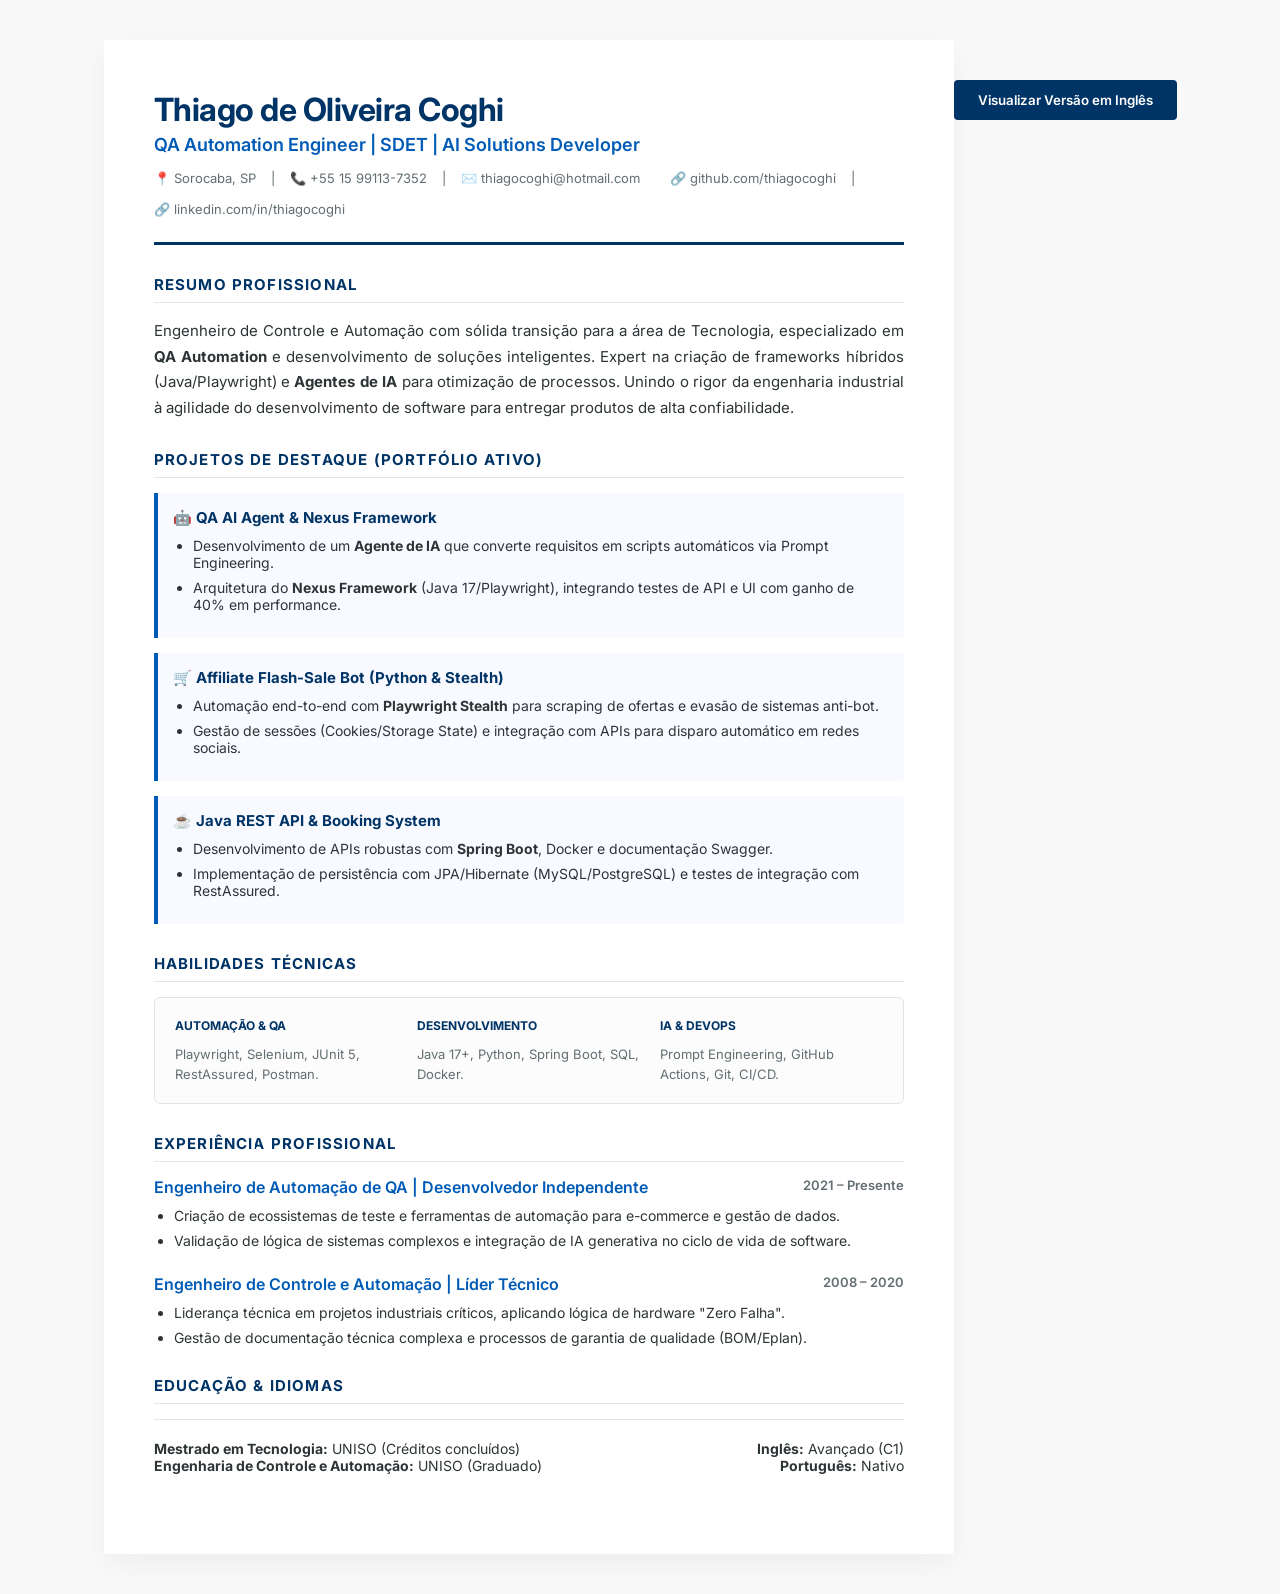
==== index.html @ 72ff2bae "meu curriculo" ====
<!DOCTYPE html>
<html lang="pt-br">
<head>
    <meta charset="UTF-8">
    <title>Currículo - Thiago Coghi</title>
    <link rel="stylesheet" href="style.css">
</head>
<body>

<div class="container">
    <header>
        <h1>Thiago de Oliveira Coghi</h1>
        <div class="subtitle">QA Automation Engineer | SDET | AI Solutions Developer</div>
        <div class="contact-info">
            <span>📍 Sorocaba, SP</span> | 
            <span>📞 +55 15 99113-7352</span> | 
            <span>✉️ thiagocoghi@hotmail.com</span> <br>
            <span>🔗 github.com/thiagocoghi</span> | 
            <span>🔗 linkedin.com/in/thiagocoghi</span>
        </div>
    </header>

    <section>
        <h2>Resumo Profissional</h2>
        <p class="summary">
            Engenheiro de Controle e Automação com sólida transição para a área de Tecnologia, especializado em <strong>QA Automation</strong> e desenvolvimento de soluções inteligentes. Expert na criação de frameworks híbridos (Java/Playwright) e <strong>Agentes de IA</strong> para otimização de processos. Unindo o rigor da engenharia industrial à agilidade do desenvolvimento de software para entregar produtos de alta confiabilidade.
        </p>
    </section>

    <section>
        <h2>Projetos de Destaque (Portfólio Ativo)</h2>
        
        <div class="project-card">
            <div class="project-title">🤖 QA AI Agent & Nexus Framework</div>
            <ul>
                <li>Desenvolvimento de um <strong>Agente de IA</strong> que converte requisitos em scripts automáticos via Prompt Engineering.</li>
                <li>Arquitetura do <strong>Nexus Framework</strong> (Java 17/Playwright), integrando testes de API e UI com ganho de 40% em performance.</li>
            </ul>
        </div>

        <div class="project-card">
            <div class="project-title">🛒 Affiliate Flash-Sale Bot (Python & Stealth)</div>
            <ul>
                <li>Automação end-to-end com <strong>Playwright Stealth</strong> para scraping de ofertas e evasão de sistemas anti-bot.</li>
                <li>Gestão de sessões (Cookies/Storage State) e integração com APIs para disparo automático em redes sociais.</li>
            </ul>
        </div>

        <div class="project-card">
            <div class="project-title">☕ Java REST API & Booking System</div>
            <ul>
                <li>Desenvolvimento de APIs robustas com <strong>Spring Boot</strong>, Docker e documentação Swagger.</li>
                <li>Implementação de persistência com JPA/Hibernate (MySQL/PostgreSQL) e testes de integração com RestAssured.</li>
            </ul>
        </div>
    </section>

    <section>
        <h2>Habilidades Técnicas</h2>
        <div class="grid-skills">
            <div class="skill-category">
                <strong>AUTOMAÇÃO & QA</strong>
                <span>Playwright, Selenium, JUnit 5, RestAssured, Postman.</span>
            </div>
            <div class="skill-category">
                <strong>DESENVOLVIMENTO</strong>
                <span>Java 17+, Python, Spring Boot, SQL, Docker.</span>
            </div>
            <div class="skill-category">
                <strong>IA & DEVOPS</strong>
                <span>Prompt Engineering, GitHub Actions, Git, CI/CD.</span>
            </div>
        </div>
    </section>

    <section>
        <h2>Experiência Profissional</h2>
        <div class="experience-item">
            <div class="exp-header">
                <span class="job-title">Engenheiro de Automação de QA | Desenvolvedor Independente</span>
                <span class="date">2021 – Presente</span>
            </div>
            <ul>
                <li>Criação de ecossistemas de teste e ferramentas de automação para e-commerce e gestão de dados.</li>
                <li>Validação de lógica de sistemas complexos e integração de IA generativa no ciclo de vida de software.</li>
            </ul>
        </div>

        <div class="experience-item">
            <div class="exp-header">
                <span class="job-title">Engenheiro de Controle e Automação | Líder Técnico</span>
                <span class="date">2008 – 2020</span>
            </div>
            <ul>
                <li>Liderança técnica em projetos industriais críticos, aplicando lógica de hardware "Zero Falha".</li>
                <li>Gestão de documentação técnica complexa e processos de garantia de qualidade (BOM/Eplan).</li>
            </ul>
        </div>
    </section>

    <section>
        <h2>Educação & Idiomas</h2>
        <div class="footer-info">
            <div>
                <strong>Mestrado em Tecnologia:</strong> UNISO (Créditos concluídos)<br>
                <strong>Engenharia de Controle e Automação:</strong> UNISO (Graduado)
            </div>
            <div style="text-align: right;">
                <strong>Inglês:</strong> Avançado (C1)<br>
                <strong>Português:</strong> Nativo
            </div>
        </div>
    </section>
</div>

</body>
<div style="text-align: center; margin: 40px 0;">
        <a href="index-en.html" style="text-decoration: none;">
            <button id="viewResumeBtn" style="
                padding: 12px 24px;
                background-color: #003366;
                color: white;
                border: none;
                border-radius: 4px;
                cursor: pointer;
                font-family: 'Inter', sans-serif;
                font-weight: 600;
                transition: background 0.3s;
            " onmouseover="this.style.backgroundColor='#005bb7'" 
               onmouseout="this.style.backgroundColor='#003366'">
                Visualizar Versão em Inglês
            </button>
        </a>
    </div>
</html>
---- style.css ----
/* style.css */
@import url('https://fonts.googleapis.com/css2?family=Inter:wght@400;500;600;700&display=swap');

:root {
    --primary: #003366;    /* Deep Navy */
    --accent: #005bb7;     /* Bright Blue */
    --text: #2d3436;      /* Charcoal */
    --secondary: #636e72;  /* Slate Gray */
    --bg-page: #f9f9f9;
    --bg-card: #ffffff;
    --border: #dfe6e9;
}

* {
    box-sizing: border-box;
    -webkit-print-color-adjust: exact;
}

body {
    font-family: 'Inter', sans-serif;
    background-color: var(--bg-page);
    color: var(--text);
    margin: 0;
    padding: 40px 20px;
    display: flex;
    justify-content: center;
}

.container {
    width: 100%;
    max-width: 850px;
    background: var(--bg-card);
    padding: 50px;
    box-shadow: 0 10px 30px rgba(0,0,0,0.05);
    border-radius: 2px;
}

header {
    border-bottom: 3px solid var(--primary);
    padding-bottom: 25px;
    margin-bottom: 30px;
}

h1 {
    margin: 0;
    font-size: 32px;
    color: var(--primary);
    font-weight: 700;
    letter-spacing: -0.5px;
}

.subtitle {
    font-size: 18px;
    color: var(--accent);
    font-weight: 600;
    margin: 5px 0 15px 0;
}

.contact-info {
    font-size: 13px;
    color: var(--secondary);
    display: flex;
    flex-wrap: wrap;
    gap: 15px;
}

section {
    margin-bottom: 30px;
}

h2 {
    font-size: 15px;
    text-transform: uppercase;
    color: var(--primary);
    border-bottom: 1.5px solid var(--border);
    padding-bottom: 8px;
    margin-bottom: 15px;
    letter-spacing: 1.2px;
}

.summary {
    font-size: 15px;
    line-height: 1.7;
    text-align: justify;
    color: var(--text);
}

.grid-skills {
    display: grid;
    grid-template-columns: repeat(3, 1fr);
    gap: 20px;
    background: #fcfcfc;
    border: 1px solid var(--border);
    padding: 20px;
    border-radius: 6px;
}

.skill-category strong {
    display: block;
    font-size: 12px;
    color: var(--primary);
    margin-bottom: 10px;
}

.skill-category span {
    font-size: 13px;
    color: var(--secondary);
}

.project-card {
    margin-bottom: 15px;
    padding: 15px;
    background: #f8faff;
    border-left: 4px solid var(--accent);
    border-radius: 0 4px 4px 0;
}

.project-title {
    font-weight: 700;
    color: var(--primary);
    font-size: 15px;
    margin-bottom: 5px;
}

.experience-item {
    margin-bottom: 25px;
}

.exp-header {
    display: flex;
    justify-content: space-between;
    font-weight: 600;
    margin-bottom: 5px;
}

.job-title {
    color: var(--accent);
}

.date {
    font-size: 13px;
    color: var(--secondary);
}

ul {
    padding-left: 20px;
    margin: 10px 0;
}

li {
    font-size: 14px;
    margin-bottom: 8px;
}

.footer-info {
    display: flex;
    justify-content: space-between;
    padding-top: 20px;
    border-top: 1.5px solid var(--border);
    font-size: 14px;
}

@media print {
    body { background: white; padding: 0; }
    .container { box-shadow: none; margin: 0; padding: 30px; }
}
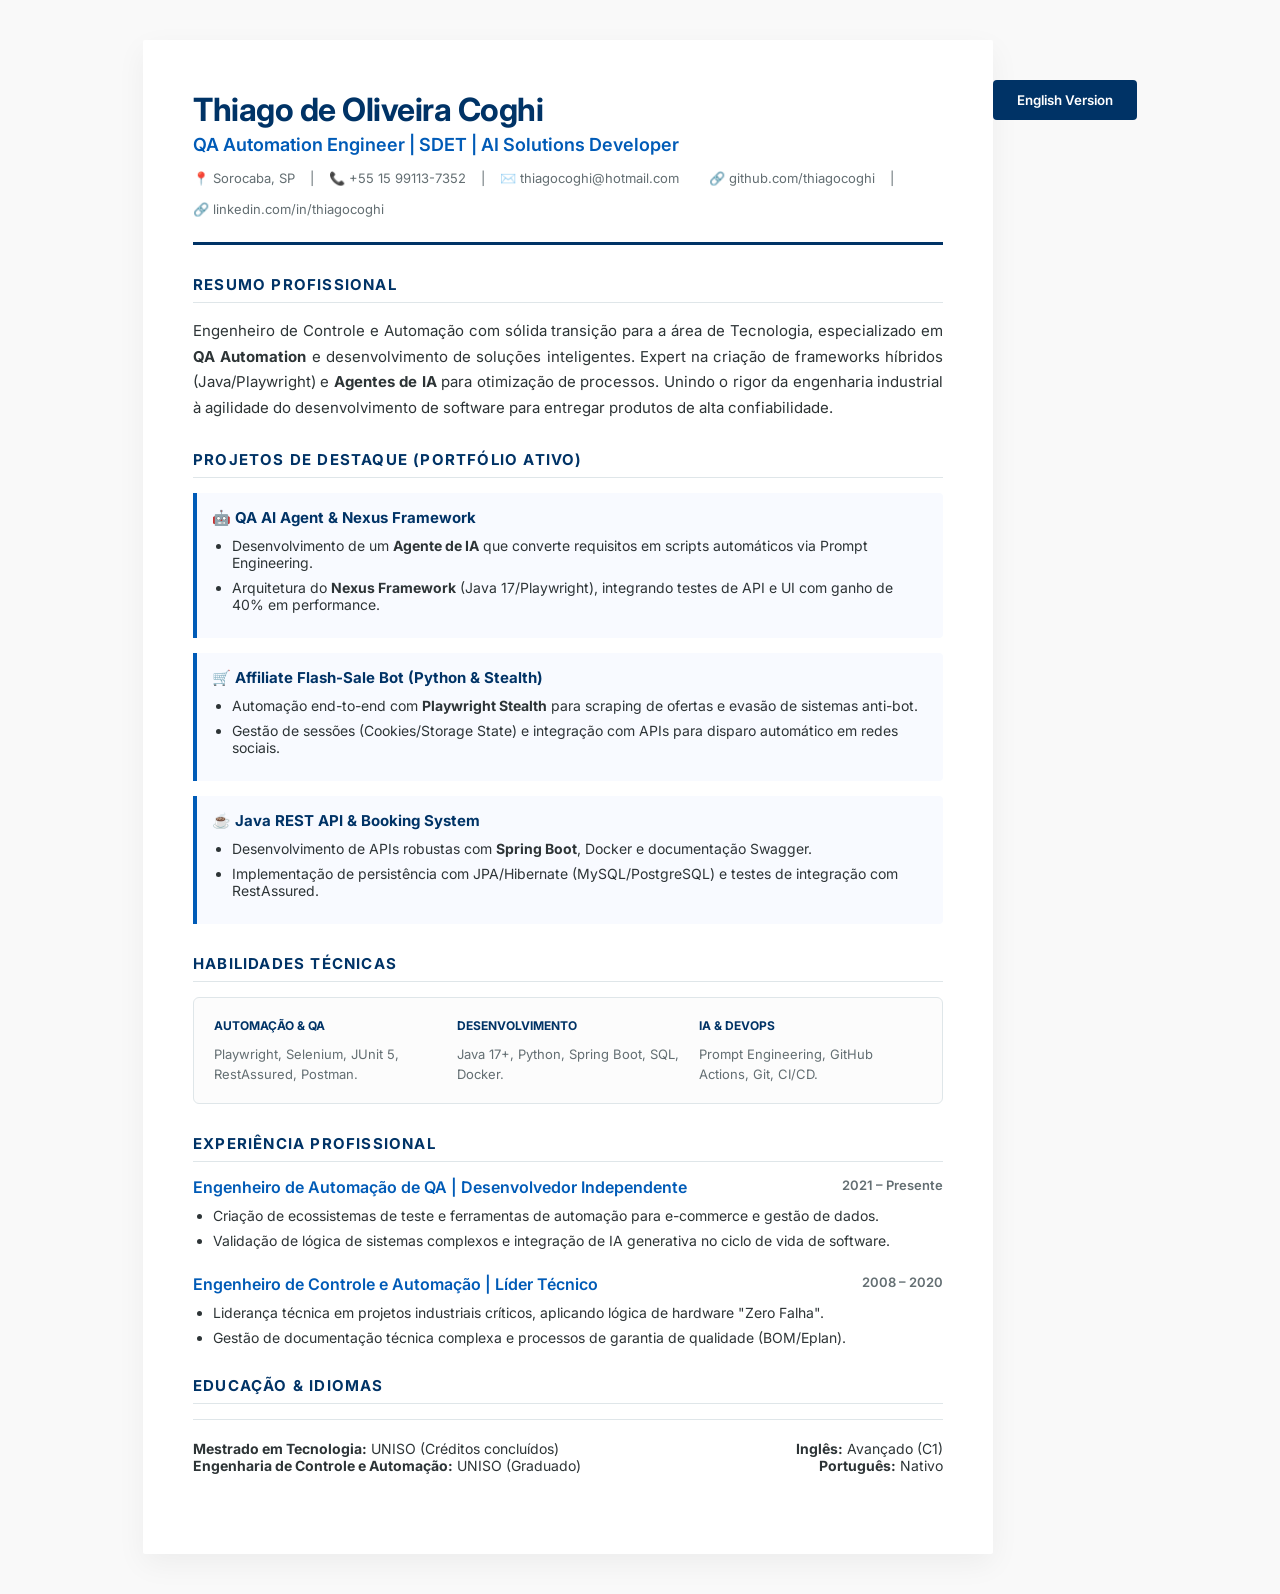
==== commit 53f13c00: "Change button text to 'English Version'" ====
--- a/index.html
+++ b/index.html
@@ -128,8 +128,8 @@
                 transition: background 0.3s;
             " onmouseover="this.style.backgroundColor='#005bb7'" 
                onmouseout="this.style.backgroundColor='#003366'">
-                Visualizar Versão em Inglês
+                English Version
             </button>
         </a>
     </div>
-</html>+</html>
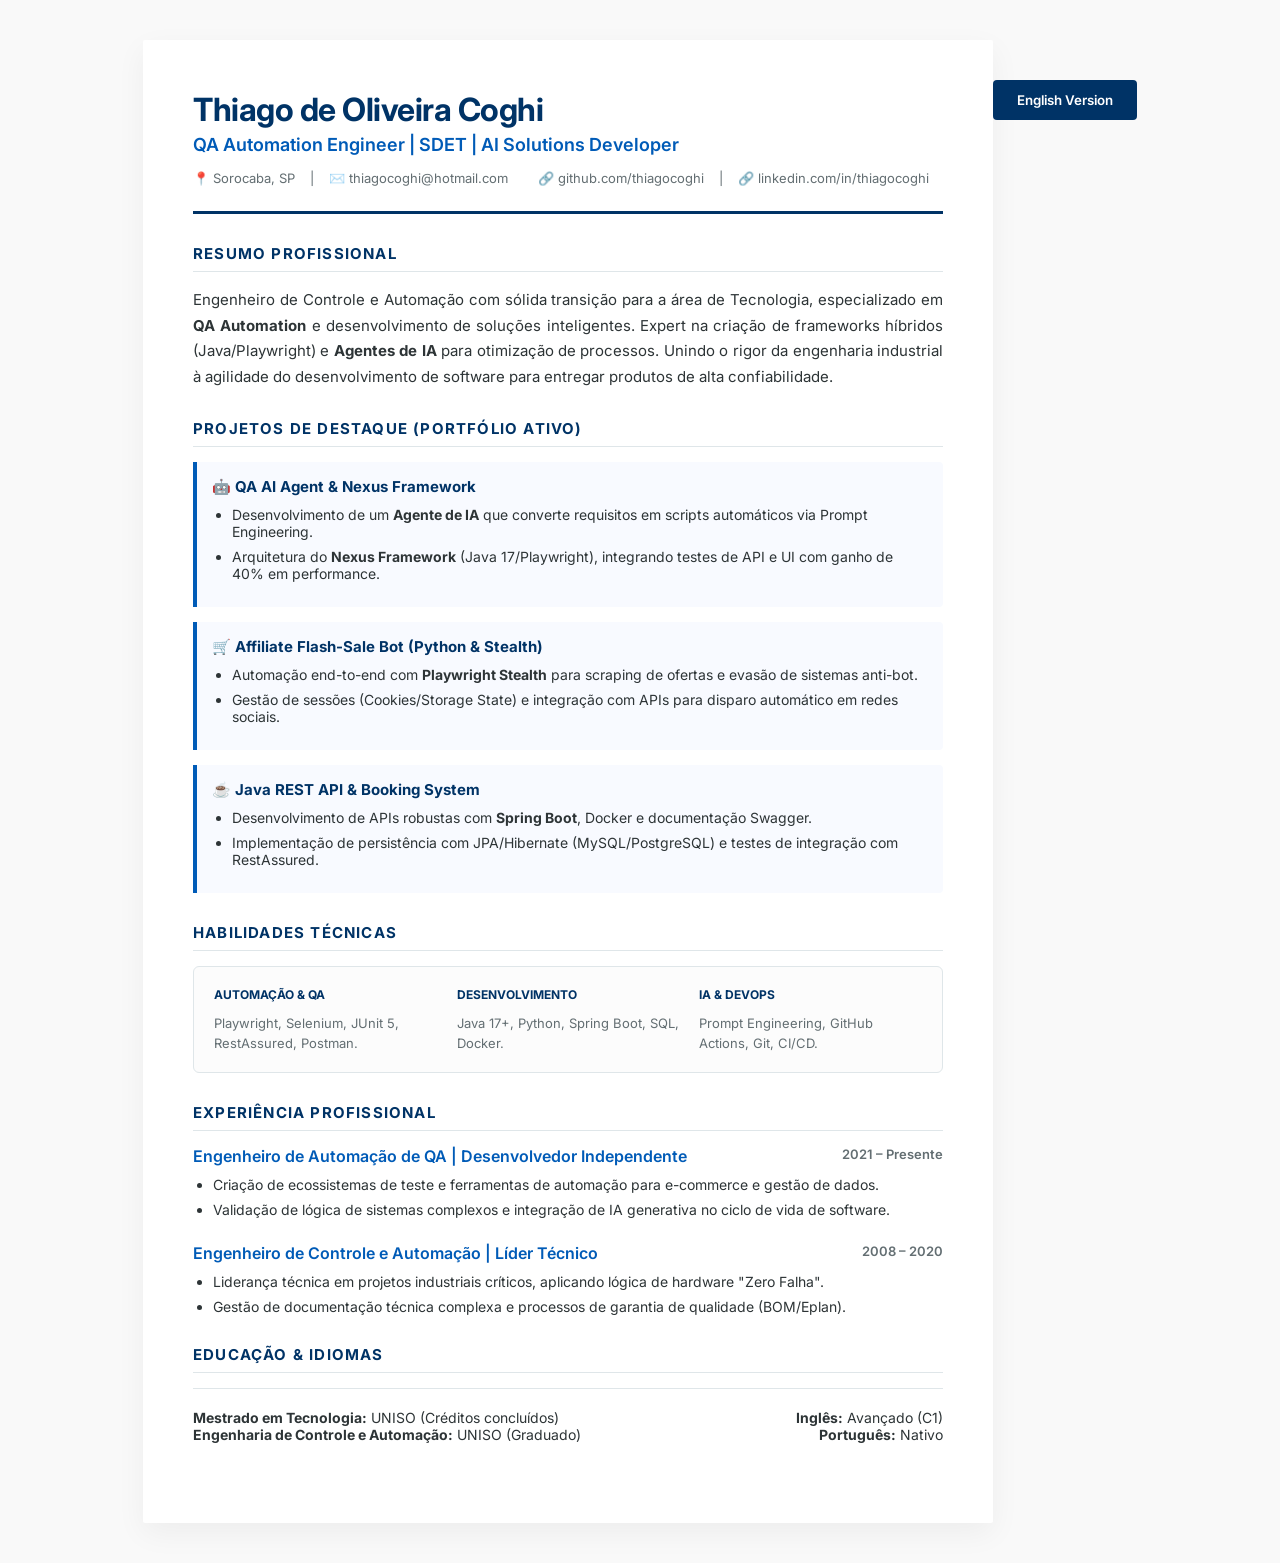
==== commit 6877fc82: "Remove phone number from index.html Removed phone number from contact information." ====
--- a/index.html
+++ b/index.html
@@ -13,7 +13,6 @@
         <div class="subtitle">QA Automation Engineer | SDET | AI Solutions Developer</div>
         <div class="contact-info">
             <span>📍 Sorocaba, SP</span> | 
-            <span>📞 +55 15 99113-7352</span> | 
             <span>✉️ thiagocoghi@hotmail.com</span> <br>
             <span>🔗 github.com/thiagocoghi</span> | 
             <span>🔗 linkedin.com/in/thiagocoghi</span>
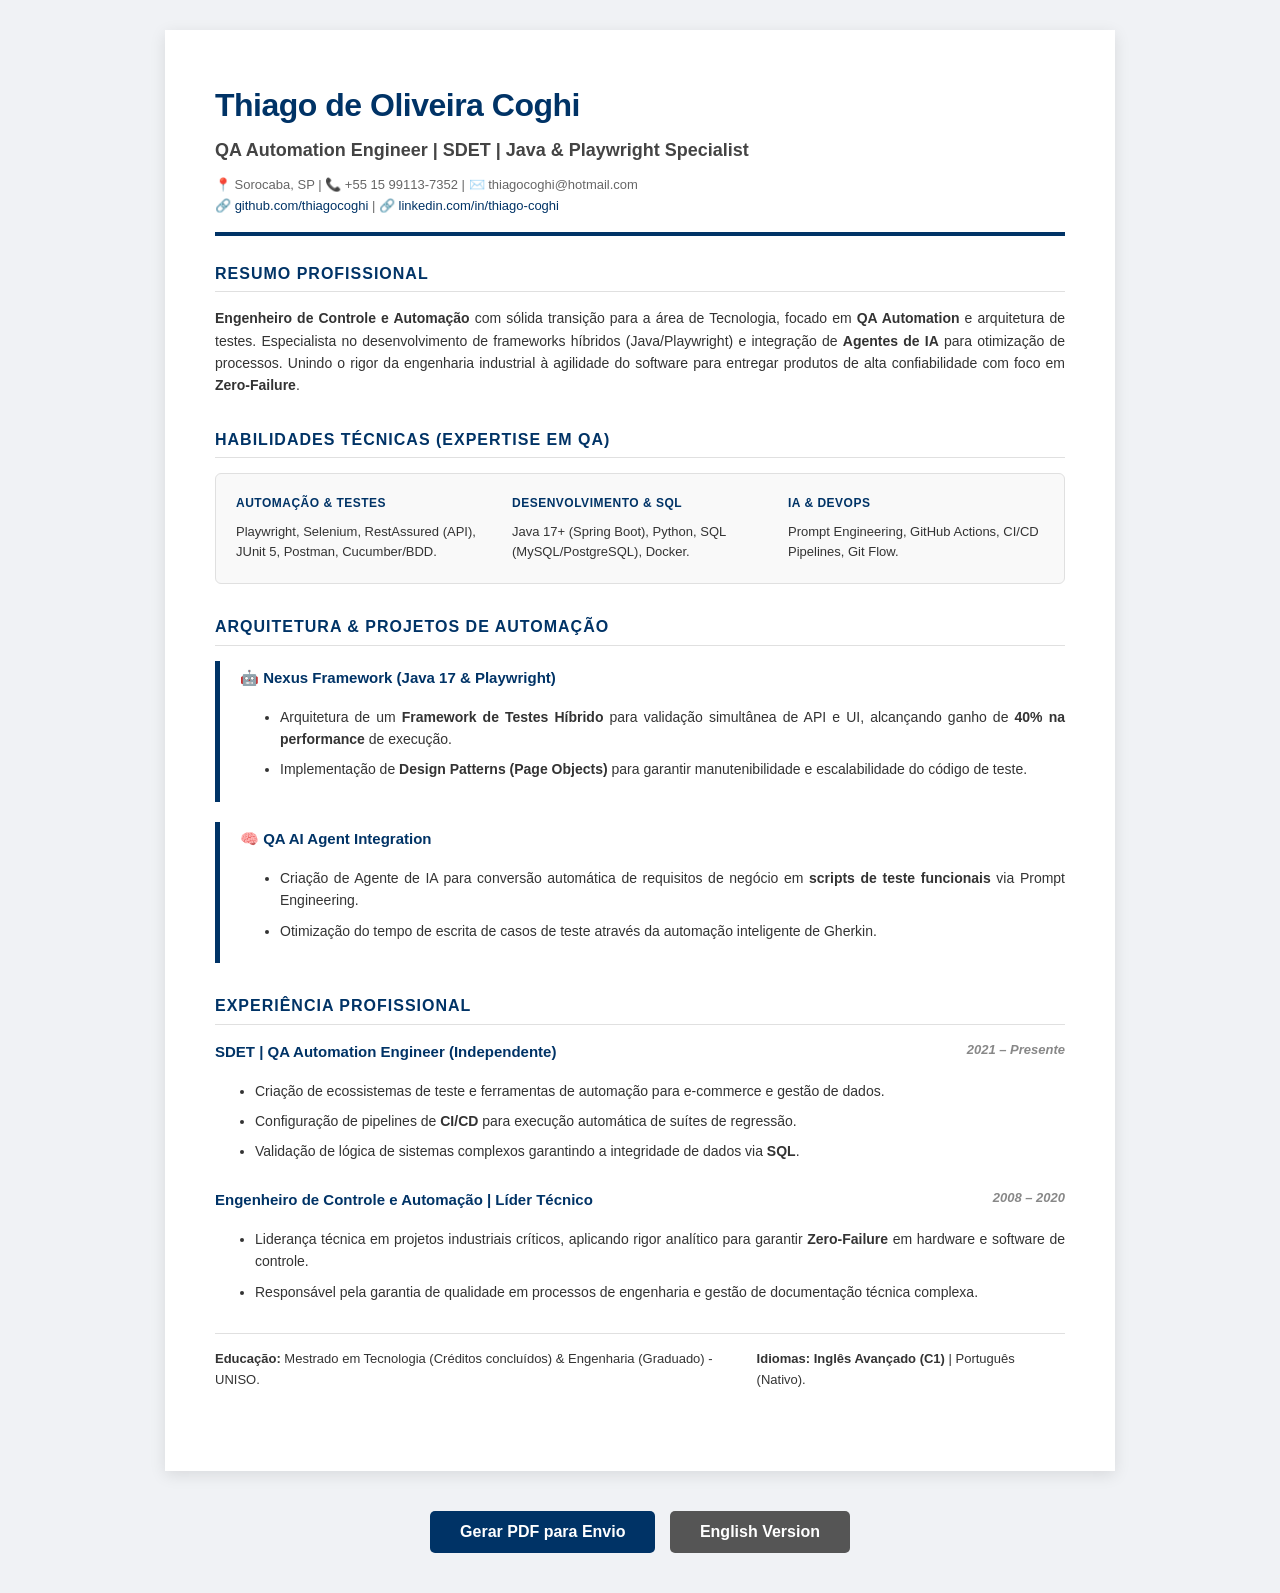
==== commit c953b9ce: "update do curriculo" ====
--- a/index.html
+++ b/index.html
@@ -2,7 +2,8 @@
 <html lang="pt-br">
 <head>
     <meta charset="UTF-8">
-    <title>Currículo - Thiago Coghi</title>
+    <meta name="viewport" content="width=device-width, initial-scale=1.0">
+    <title>Currículo - Thiago Coghi | QA Automation Engineer</title>
     <link rel="stylesheet" href="style.css">
 </head>
 <body>
@@ -10,125 +11,103 @@
 <div class="container">
     <header>
         <h1>Thiago de Oliveira Coghi</h1>
-        <div class="subtitle">QA Automation Engineer | SDET | AI Solutions Developer</div>
+        <div class="subtitle">QA Automation Engineer | SDET | Java & Playwright Specialist</div>
         <div class="contact-info">
-            <span>📍 Sorocaba, SP</span> | 
-            <span>✉️ thiagocoghi@hotmail.com</span> <br>
-            <span>🔗 github.com/thiagocoghi</span> | 
-            <span>🔗 linkedin.com/in/thiagocoghi</span>
+            📍 Sorocaba, SP | 📞 +55 15 99113-7352 | ✉️ thiagocoghi@hotmail.com <br>
+            🔗 <a href="https://github.com/thiagocoghi" target="_blank">github.com/thiagocoghi</a> | 🔗 <a href="https://linkedin.com/in/thiago-coghi" target="_blank">linkedin.com/in/thiago-coghi</a>
         </div>
     </header>
 
     <section>
         <h2>Resumo Profissional</h2>
-        <p class="summary">
-            Engenheiro de Controle e Automação com sólida transição para a área de Tecnologia, especializado em <strong>QA Automation</strong> e desenvolvimento de soluções inteligentes. Expert na criação de frameworks híbridos (Java/Playwright) e <strong>Agentes de IA</strong> para otimização de processos. Unindo o rigor da engenharia industrial à agilidade do desenvolvimento de software para entregar produtos de alta confiabilidade.
+        <p>
+            <strong>Engenheiro de Controle e Automação</strong> com sólida transição para a área de Tecnologia, focado em <strong>QA Automation</strong> e arquitetura de testes. Especialista no desenvolvimento de frameworks híbridos (Java/Playwright) e integração de <strong>Agentes de IA</strong> para otimização de processos. Unindo o rigor da engenharia industrial à agilidade do software para entregar produtos de alta confiabilidade com foco em <strong>Zero-Failure</strong>.
         </p>
     </section>
 
     <section>
-        <h2>Projetos de Destaque (Portfólio Ativo)</h2>
+        <h2>Habilidades Técnicas (Expertise em QA)</h2>
+        <div class="grid-skills">
+            <div class="skill-category">
+                <b>AUTOMAÇÃO & TESTES</b>
+                Playwright, Selenium, RestAssured (API), JUnit 5, Postman, Cucumber/BDD.
+            </div>
+            <div class="skill-category">
+                <b>DESENVOLVIMENTO & SQL</b>
+                Java 17+ (Spring Boot), Python, SQL (MySQL/PostgreSQL), Docker.
+            </div>
+            <div class="skill-category">
+                <b>IA & DEVOPS</b>
+                Prompt Engineering, GitHub Actions, CI/CD Pipelines, Git Flow.
+            </div>
+        </div>
+    </section>
+
+    <section>
+        <h2>Arquitetura & Projetos de Automação</h2>
         
         <div class="project-card">
-            <div class="project-title">🤖 QA AI Agent & Nexus Framework</div>
+            <div class="project-title">🤖 Nexus Framework (Java 17 & Playwright)</div>
             <ul>
-                <li>Desenvolvimento de um <strong>Agente de IA</strong> que converte requisitos em scripts automáticos via Prompt Engineering.</li>
-                <li>Arquitetura do <strong>Nexus Framework</strong> (Java 17/Playwright), integrando testes de API e UI com ganho de 40% em performance.</li>
+                <li>Arquitetura de um <strong>Framework de Testes Híbrido</strong> para validação simultânea de API e UI, alcançando ganho de <strong>40% na performance</strong> de execução.</li>
+                <li>Implementação de <strong>Design Patterns (Page Objects)</strong> para garantir manutenibilidade e escalabilidade do código de teste.</li>
             </ul>
         </div>
 
         <div class="project-card">
-            <div class="project-title">🛒 Affiliate Flash-Sale Bot (Python & Stealth)</div>
+            <div class="project-title">🧠 QA AI Agent Integration</div>
             <ul>
-                <li>Automação end-to-end com <strong>Playwright Stealth</strong> para scraping de ofertas e evasão de sistemas anti-bot.</li>
-                <li>Gestão de sessões (Cookies/Storage State) e integração com APIs para disparo automático em redes sociais.</li>
-            </ul>
-        </div>
-
-        <div class="project-card">
-            <div class="project-title">☕ Java REST API & Booking System</div>
-            <ul>
-                <li>Desenvolvimento de APIs robustas com <strong>Spring Boot</strong>, Docker e documentação Swagger.</li>
-                <li>Implementação de persistência com JPA/Hibernate (MySQL/PostgreSQL) e testes de integração com RestAssured.</li>
+                <li>Criação de Agente de IA para conversão automática de requisitos de negócio em <strong>scripts de teste funcionais</strong> via Prompt Engineering.</li>
+                <li>Otimização do tempo de escrita de casos de teste através da automação inteligente de Gherkin.</li>
             </ul>
         </div>
     </section>
 
     <section>
-        <h2>Habilidades Técnicas</h2>
-        <div class="grid-skills">
-            <div class="skill-category">
-                <strong>AUTOMAÇÃO & QA</strong>
-                <span>Playwright, Selenium, JUnit 5, RestAssured, Postman.</span>
-            </div>
-            <div class="skill-category">
-                <strong>DESENVOLVIMENTO</strong>
-                <span>Java 17+, Python, Spring Boot, SQL, Docker.</span>
-            </div>
-            <div class="skill-category">
-                <strong>IA & DEVOPS</strong>
-                <span>Prompt Engineering, GitHub Actions, Git, CI/CD.</span>
-            </div>
-        </div>
-    </section>
-
-    <section>
         <h2>Experiência Profissional</h2>
+        
         <div class="experience-item">
             <div class="exp-header">
-                <span class="job-title">Engenheiro de Automação de QA | Desenvolvedor Independente</span>
-                <span class="date">2021 – Presente</span>
+                <span class="job-title">SDET | QA Automation Engineer (Independente)</span>
+                <span class="date">2021 – Presente </span>
             </div>
             <ul>
                 <li>Criação de ecossistemas de teste e ferramentas de automação para e-commerce e gestão de dados.</li>
-                <li>Validação de lógica de sistemas complexos e integração de IA generativa no ciclo de vida de software.</li>
+                <li>Configuração de pipelines de <strong>CI/CD</strong> para execução automática de suítes de regressão.</li>
+                <li>Validação de lógica de sistemas complexos garantindo a integridade de dados via <strong>SQL</strong>.</li>
             </ul>
         </div>
 
         <div class="experience-item">
             <div class="exp-header">
                 <span class="job-title">Engenheiro de Controle e Automação | Líder Técnico</span>
-                <span class="date">2008 – 2020</span>
+                <span class="date">2008 – 2020 </span>
             </div>
             <ul>
-                <li>Liderança técnica em projetos industriais críticos, aplicando lógica de hardware "Zero Falha".</li>
-                <li>Gestão de documentação técnica complexa e processos de garantia de qualidade (BOM/Eplan).</li>
+                <li>Liderança técnica em projetos industriais críticos, aplicando rigor analítico para garantir <strong>Zero-Failure</strong> em hardware e software de controle.</li>
+                <li>Responsável pela garantia de qualidade em processos de engenharia e gestão de documentação técnica complexa.</li>
             </ul>
         </div>
     </section>
 
     <section>
-        <h2>Educação & Idiomas</h2>
         <div class="footer-info">
-            <div>
-                <strong>Mestrado em Tecnologia:</strong> UNISO (Créditos concluídos)<br>
-                <strong>Engenharia de Controle e Automação:</strong> UNISO (Graduado)
+            <div class="edu">
+                <strong>Educação:</strong> Mestrado em Tecnologia (Créditos concluídos) & Engenharia (Graduado) - UNISO.
             </div>
-            <div style="text-align: right;">
-                <strong>Inglês:</strong> Avançado (C1)<br>
-                <strong>Português:</strong> Nativo
+            <div class="lang">
+                <strong>Idiomas:</strong> <strong>Inglês Avançado (C1)</strong> | Português (Nativo).
             </div>
         </div>
     </section>
 </div>
 
+<div class="print-btn-container">
+    <button onclick="window.print()" class="print-btn">Gerar PDF para Envio</button>
+    <a href="index-en.html" style="text-decoration: none;">
+        <button class="print-btn" style="background-color: #555; margin-left: 10px;">English Version</button>
+    </a>
+</div>
+
 </body>
-<div style="text-align: center; margin: 40px 0;">
-        <a href="index-en.html" style="text-decoration: none;">
-            <button id="viewResumeBtn" style="
-                padding: 12px 24px;
-                background-color: #003366;
-                color: white;
-                border: none;
-                border-radius: 4px;
-                cursor: pointer;
-                font-family: 'Inter', sans-serif;
-                font-weight: 600;
-                transition: background 0.3s;
-            " onmouseover="this.style.backgroundColor='#005bb7'" 
-               onmouseout="this.style.backgroundColor='#003366'">
-                English Version
-            </button>
-        </a>
-    </div>
-</html>
+</html>
--- a/style.css
+++ b/style.css
@@ -1,67 +1,62 @@
-/* style.css */
-@import url('https://fonts.googleapis.com/css2?family=Inter:wght@400;500;600;700&display=swap');
-
 :root {
-    --primary: #003366;    /* Deep Navy */
-    --accent: #005bb7;     /* Bright Blue */
-    --text: #2d3436;      /* Charcoal */
-    --secondary: #636e72;  /* Slate Gray */
-    --bg-page: #f9f9f9;
-    --bg-card: #ffffff;
-    --border: #dfe6e9;
+    --primary: #003366;
+    --text: #333;
+    --light-gray: #f9f9f9;
+    --border: #e0e0e0;
 }
 
-* {
-    box-sizing: border-box;
-    -webkit-print-color-adjust: exact;
+/* Adicionado efeito de fade-in ao carregar */
+@keyframes fadeIn {
+    from { opacity: 0; }
+    to { opacity: 1; }
 }
 
 body {
-    font-family: 'Inter', sans-serif;
-    background-color: var(--bg-page);
+    font-family: 'Segoe UI', Tahoma, Geneva, Verdana, sans-serif;
+    line-height: 1.6;
     color: var(--text);
     margin: 0;
-    padding: 40px 20px;
-    display: flex;
-    justify-content: center;
+    padding: 0;
+    background: #f0f2f5;
+    animation: fadeIn 0.8s ease-in; /* Aplicação do fade */
 }
 
 .container {
-    width: 100%;
     max-width: 850px;
-    background: var(--bg-card);
+    margin: 30px auto;
     padding: 50px;
-    box-shadow: 0 10px 30px rgba(0,0,0,0.05);
-    border-radius: 2px;
+    background: white;
+    box-shadow: 0 4px 15px rgba(0,0,0,0.1);
 }
 
 header {
-    border-bottom: 3px solid var(--primary);
-    padding-bottom: 25px;
-    margin-bottom: 30px;
+    border-bottom: 4px solid var(--primary);
+    padding-bottom: 15px;
+    margin-bottom: 25px;
 }
 
 h1 {
+    color: var(--primary);
     margin: 0;
     font-size: 32px;
-    color: var(--primary);
-    font-weight: 700;
     letter-spacing: -0.5px;
 }
 
 .subtitle {
     font-size: 18px;
-    color: var(--accent);
     font-weight: 600;
-    margin: 5px 0 15px 0;
+    color: #444;
+    margin: 5px 0 10px 0;
 }
 
 .contact-info {
     font-size: 13px;
-    color: var(--secondary);
-    display: flex;
-    flex-wrap: wrap;
-    gap: 15px;
+    color: #666;
+}
+
+.contact-info a {
+    color: var(--primary);
+    text-decoration: none;
 }
 
 section {
@@ -69,57 +64,54 @@
 }
 
 h2 {
-    font-size: 15px;
+    font-size: 16px;
+    color: var(--primary);
+    border-bottom: 1px solid var(--border);
+    padding-bottom: 5px;
+    margin-bottom: 15px;
     text-transform: uppercase;
-    color: var(--primary);
-    border-bottom: 1.5px solid var(--border);
-    padding-bottom: 8px;
-    margin-bottom: 15px;
-    letter-spacing: 1.2px;
+    letter-spacing: 1px;
 }
 
-.summary {
-    font-size: 15px;
-    line-height: 1.7;
+p, li {
+    font-size: 14px;
+    margin-bottom: 8px;
     text-align: justify;
-    color: var(--text);
 }
 
 .grid-skills {
     display: grid;
     grid-template-columns: repeat(3, 1fr);
     gap: 20px;
-    background: #fcfcfc;
-    border: 1px solid var(--border);
+    background: var(--light-gray);
     padding: 20px;
     border-radius: 6px;
+    border: 1px solid var(--border);
 }
 
-.skill-category strong {
+.skill-category b {
     display: block;
+    color: var(--primary);
+    margin-bottom: 8px;
     font-size: 12px;
-    color: var(--primary);
-    margin-bottom: 10px;
+    letter-spacing: 0.5px;
 }
 
-.skill-category span {
+.skill-category {
     font-size: 13px;
-    color: var(--secondary);
 }
 
 .project-card {
-    margin-bottom: 15px;
-    padding: 15px;
-    background: #f8faff;
-    border-left: 4px solid var(--accent);
-    border-radius: 0 4px 4px 0;
+    border-left: 5px solid var(--primary);
+    padding: 5px 0 5px 20px;
+    margin-bottom: 20px;
 }
 
 .project-title {
-    font-weight: 700;
+    font-weight: bold;
     color: var(--primary);
     font-size: 15px;
-    margin-bottom: 5px;
+    margin-bottom: 8px;
 }
 
 .experience-item {
@@ -129,38 +121,64 @@
 .exp-header {
     display: flex;
     justify-content: space-between;
-    font-weight: 600;
-    margin-bottom: 5px;
+    font-weight: bold;
+    font-size: 15px;
+    margin-bottom: 10px;
 }
 
 .job-title {
-    color: var(--accent);
+    color: var(--primary);
 }
 
 .date {
+    font-style: italic;
+    color: #888;
     font-size: 13px;
-    color: var(--secondary);
-}
-
-ul {
-    padding-left: 20px;
-    margin: 10px 0;
-}
-
-li {
-    font-size: 14px;
-    margin-bottom: 8px;
 }
 
 .footer-info {
     display: flex;
     justify-content: space-between;
-    padding-top: 20px;
-    border-top: 1.5px solid var(--border);
-    font-size: 14px;
+    font-size: 13px;
+    border-top: 1px solid var(--border);
+    padding-top: 15px;
 }
 
+.print-btn-container {
+    text-align: center;
+    margin: 40px 0;
+}
+
+.print-btn {
+    padding: 12px 30px;
+    background: var(--primary);
+    color: white;
+    border: none;
+    border-radius: 5px;
+    cursor: pointer;
+    font-weight: bold;
+    font-size: 16px;
+    transition: 0.3s;
+}
+
+.print-btn:hover {
+    background: #004a94;
+}
+
+/* Ajustes finos para a versão de impressão (PDF) */
 @media print {
-    body { background: white; padding: 0; }
-    .container { box-shadow: none; margin: 0; padding: 30px; }
+    body { 
+        background: white; 
+        animation: none; /* Remove animação no PDF */
+    }
+    .container { 
+        margin: 0; 
+        padding: 0; 
+        box-shadow: none; 
+        max-width: 100%;
+        border: none;
+    }
+    .print-btn-container { 
+        display: none !important; /* Exclui os botões do PDF */
+    }
 }
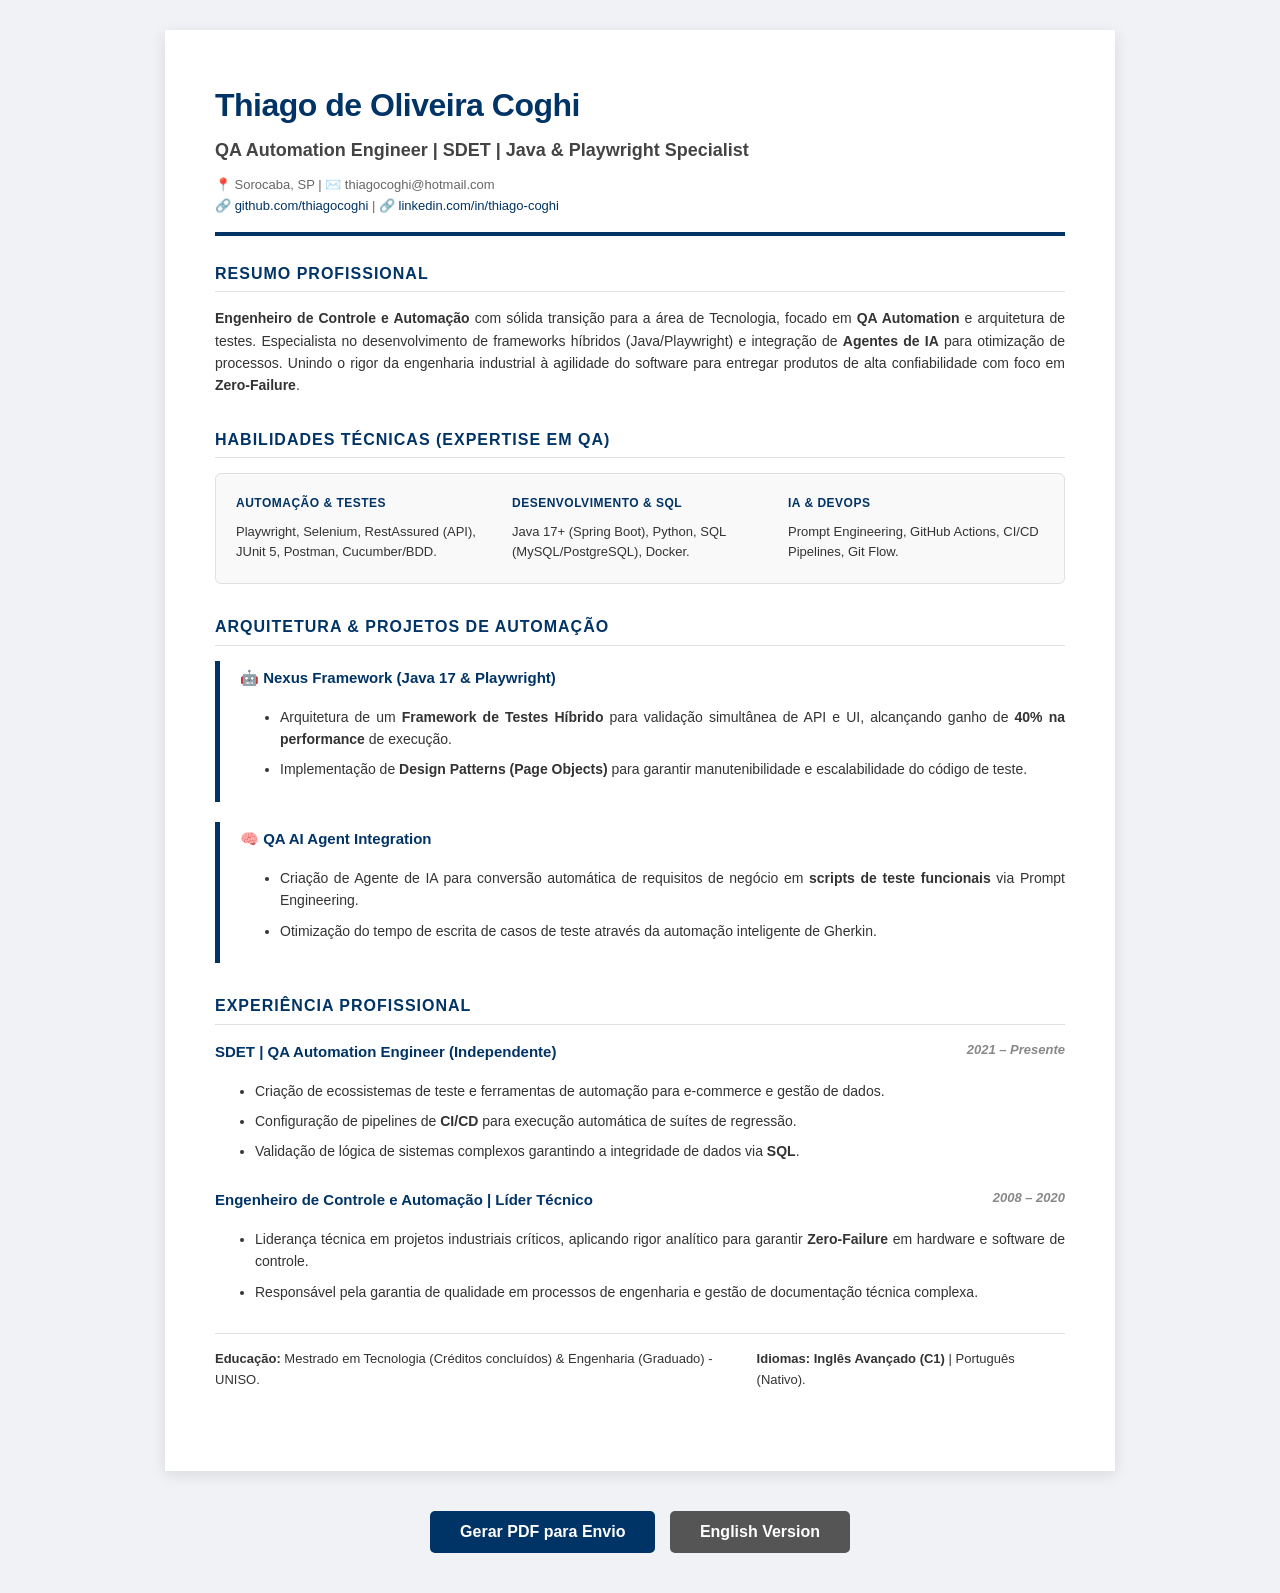
==== commit f4aaa9ed: "Update contact info in index.html Removed phone number from contact information." ====
--- a/index.html
+++ b/index.html
@@ -13,7 +13,7 @@
         <h1>Thiago de Oliveira Coghi</h1>
         <div class="subtitle">QA Automation Engineer | SDET | Java & Playwright Specialist</div>
         <div class="contact-info">
-            📍 Sorocaba, SP | 📞 +55 15 99113-7352 | ✉️ thiagocoghi@hotmail.com <br>
+            📍 Sorocaba, SP |  ✉️ thiagocoghi@hotmail.com <br>
             🔗 <a href="https://github.com/thiagocoghi" target="_blank">github.com/thiagocoghi</a> | 🔗 <a href="https://linkedin.com/in/thiago-coghi" target="_blank">linkedin.com/in/thiago-coghi</a>
         </div>
     </header>
@@ -110,4 +110,4 @@
 </div>
 
 </body>
-</html>+</html>
